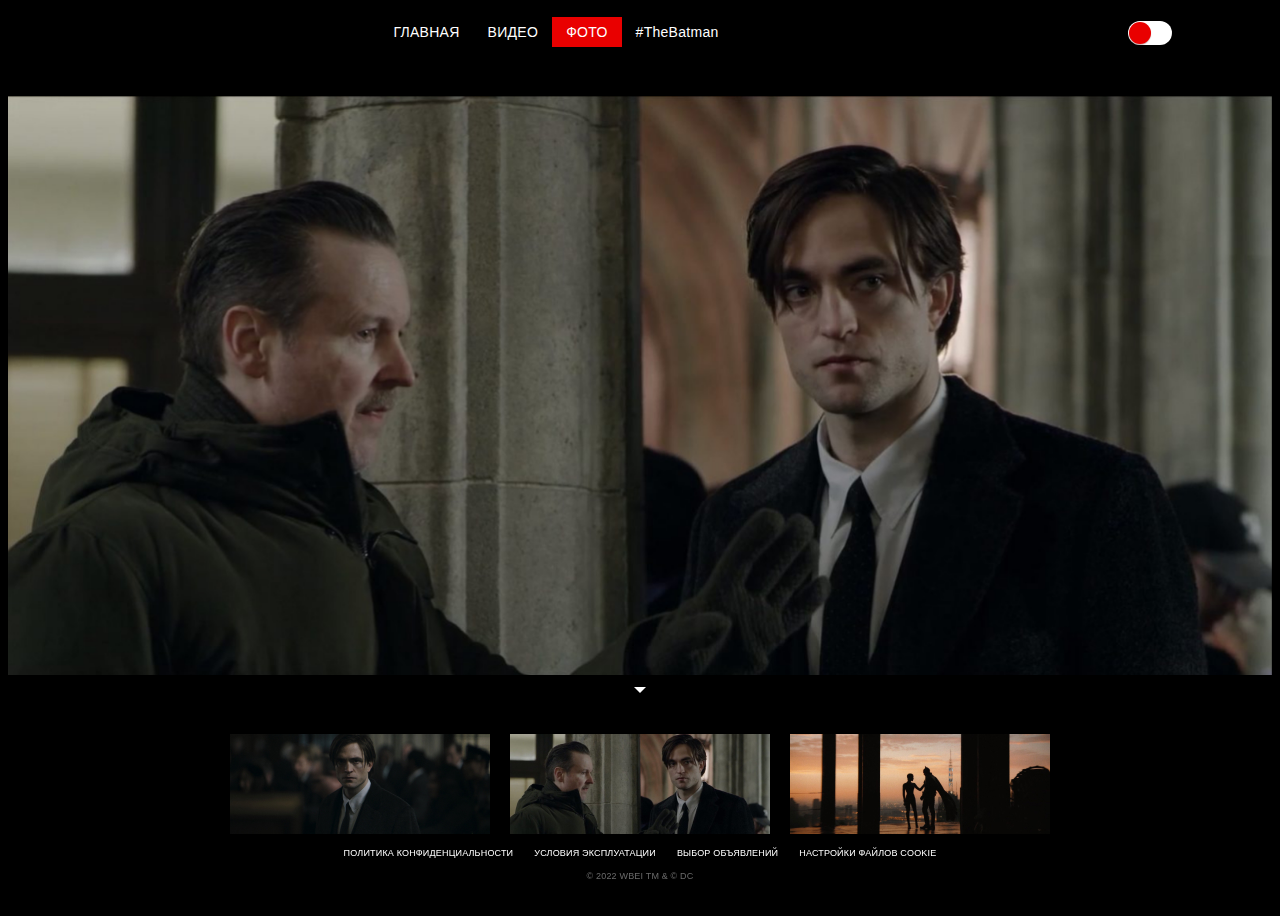
==== photo.html @ 6c357c93 "17-02-22" ====
<!DOCTYPE html>
<html lang="ru">
<head>
    <meta charset="UTF-8">
    <meta http-equiv="X-UA-Compatible" content="IE=edge">
    <meta name="viewport" content="width=device-width, initial-scale=1.0">
    
    <link rel="stylesheet" href="css/normalize.css">
    <link rel="stylesheet" href="css/swiper-bundle.min.css"/>
    <link rel="stylesheet" href="css/style.css">

    <script defer src="js/swiper-bundle.min.js"></script>
    <script defer src="js/script.js"></script>
    <title>BATMAN-2022</title>
</head>
<body>
    <header class="header">
        <button class="burger">menu</button>
    <nav class="header__navigation navigation navigation_active">
        <button class="navigation__close"></button>
        <ul class="navigation__list">
            <li class="navigation__item">
                <a class="navigation__link" href="index.html">Главная</a>
            </li>
            <li class="navigation__item">
                <a class="navigation__link" href="video.html">Видео</a>
            </li>
            <li class="navigation__item">
                <a class="navigation__link navigation__link_active">Фото</a>
            </li>
        </ul>

        <p class="header__hashtag">#TheBatman</p>
        <ul class="header__social social">
            <li class="social__item">
                <a href="" class="social__link social__link_fb"></a>
            </li>
            <li class="social__item">
                <a href="" class="social__link social__link_tw"></a>
            </li>
            <li class="social__item">
                <a href="" class="social__link social__link_inst"></a>
            </li>
        </ul>
    </nav>
    <div class="mute">
        <input class="mute__checkbox" type="checkbox" id="mute">
        <label for="mute" class="mute__label"></label>
    </div>
    </header>
    <main class="main main_slider">
        <div class="slider-main swiper">
            <ul class="slider-main__list swiper-wrapper">
                <li class="slider-main__item  swiper-slide">
                    <img class="slider-main__img" src="photo/photo01.jpg" alt="фото">
                </li>
                <li class="slider-main__item swiper-slide">
                    <img class="slider-main__img" src="photo/photo02.jpg" alt="фото">
                </li>
                <li class="slider-main__item swiper-slide">
                    <img class="slider-main__img" src="photo/photo03.jpg" alt="фото">
                </li>
            </ul>
        </div>
        <div class="pagination">
            <button class="pagination__arrow"></button>

            <div class="slider-thumbs swiper">
                <ul class="slider-thumbs__list swiper-wrapper">
                    <li class="slider-thumbs__item swiper-slide">
                        <img src="photo/photo01-thumbs.jpg" alt="фото" class="slider-thumbs__img" width="260" height="100">
                    </li>
                    <li class="slider-thumbs__item swiper-slide">
                        <img src="photo/photo02-thumbs.jpg" alt="фото" class="slider-thumbs__img" width="260" height="100">
                    </li>
                    <li class="slider-thumbs__item swiper-slide">
                        <img src="photo/photo03-thumbs.jpg" alt="фото" class="slider-thumbs__img" width="260" height="100">
                    </li>
                </ul>
            </div>
        </div>


    </main>

    <footer class="footer">
        <ul class="footer__links">
            <li><a href="#" class="footer__links">Политика конфиденциальности</a></li>
            <li><a href="#" class="footer__links">Условия эксплуатации</a></li>
            <li><a href="#" class="footer__links">Выбор объявлений</a></li>
            <li><a href="#" class="footer__links">Настройки файлов cookie</a></li>
        </ul>

        <p class="footer__copyright">© 2022 WBEI TM & © DC</p>
    </footer>

</body>
</html>
---- css/style.css ----
@font-face {
    font-family: Roboto;
    font-weight: 400;
    font-display: swap;
    src: local('Roboto'),
    url('../fonts/roboto-v29-latin_cyrillic-regular.woff2') format('woff2'),
    url('../fonts/roboto-v29-latin_cyrillic-regular.woff') format('woff');
}

@font-face {
    font-family: Roboto;
    font-weight: 400;
    font-display: swap;
    src: local('Roboto'),
    url('../fonts/roboto-v29-latin_cyrillic-500.woff2') format('woff2'),
    url('../fonts/roboto-v29-latin_cyrillic-500.woff') format('woff');
}

html {
    box-sizing: border-box;
}

*, *::after, *::before {
    box-sizing:inherit;
}

body {
    height: 100vh;
    min-width: 320px;
    font-family: Roboto, sans-serif;
    background-color: #000;
    color:#fff;
    display: flex;
    flex-direction: column;
    justify-content: space-between;
}

img {
    max-width: 100%;
    height: auto;
}

button {
    padding: 0;
    cursor: pointer;
}

a {
    color: inherit;
    text-decoration: none;
}

ul {
    list-style: none;
    margin: 0;
    padding: 0;
}

h1, h2, h3, p {
    margin: 0;
}

.header {
    height: 50px;
    padding: 9px 0;
    position: relative;
}

.navigation {
    display: flex;
    justify-content: center;
    align-items: center;
    font-weight: 500;
    font-size: 14px;
    line-height: 16px;
    letter-spacing: 0.02em;

}

.navigation__list {
    display: flex;
    
    text-transform: uppercase;
    margin-right: 14px;
}

.navigation__link {
    padding: 7px 14px;
    display: block;
}

.navigation__link_active {
    background-color: rgba(233, 0, 0, 1);
    display: block;
}

.header__hashtag {
    margin-right: 70px;
}

.social {
    display: flex;
}

.social__item {
    margin-right: 20px;
}

.social__item:last-child {
    margin-right: 0;
}

.social__link {
    display: block;
    width: 24px;
    height: 24px;
}

.social__link_fb {
    background-image: url('../img/fb.svg');
}

.social__link_tw {
    background-image: url('../img/tw.svg');
}

.social__link_inst {
    background-image: url('../img/inst.svg');
}

.burger {
    display: none;

}

.mute {
    position: absolute;
    right: 100px;
    top: 50%;
    transform: translateY(-50%);
    width: 44px;
    height: 24px;
    overflow: hidden;
    background-color: #fff;
    border-radius: 30px;
}

.mute__checkbox {
    position: relative;
    width: 100%;
    height: 100%;
    padding: 0;
    margin: 0;
    opacity: 0;
    cursor: pointer;
    z-index: 3;
}



.mute__label:before,
.mute__label:after {
    content: '';
    position: absolute;
    display: block;
    top: 1px;
    left: 1px;
    height: 22px;
    width: 22px;
    border-radius: 50%;
    background: #E90000;
    box-shadow: 0px 1px 1px rgba(69, 2, 2, 0.3);
    transition: left 0.3s ease-in-out, right 0.3s ease-in-out;
    background-position: center;
    background-repeat: no-repeat;
}

.mute__label:before {
    background-image: url('../img/volume_off.svg');
}

.mute__label:after {
    right: -22px;
    left: auto;
    background-image: url('../img/volume_up.svg');
}

.mute__checkbox:checked+.mute__label:before {
    left: -22px;
}

.mute__checkbox:checked+.mute__label:after {
    right: 1px;
}

.navigation__close {
    display: none;
}

.main {
    flex-grow: 1;
    position: relative;
}

.logo {
    animation: zoomIn 1s;
}

@keyframes zoomIn {
    from {
        transform: scale3d(0, 0, 0);
    }
}

.main_index {
    display: flex;
    align-items:center;
    background-image: url('../img/bg.jpg');
    background-image: no-repeat;
    background-position: top;
    background-size: cover;
    padding-left: 180px;
}

.footer {
    height: 70px;
    position: relative;
    z-index: 500;
    padding: 10px 0;
    display: flex;
    flex-direction: column;
    align-items:center;
    font-size: 9px;
    line-height: 11px;
    letter-spacing: 0.02em;
    text-transform: uppercase;
}

.footer__copyright {
    color: #6A6A6A;
}

.footer__links {
    display: flex;
    gap: 21px;
    margin-bottom: 6px;
}

.main-slider {
    height: 100%;
}

.slider-main {
    height: calc(100% - 120px);
}

.slider-main__item {
    display: flex;
    align-items:center;
    justify-content: center;
}

.pagination {
    padding: 0 20px;
    z-index: 400;
    position: absolute;
    bottom: 0;
    left: 0;
    right: 0;
    background-color:#000;
    min-height: 144px;
    padding-top: 12px;
}

.pagination__arrow {
    display: block;
    margin: 0 auto 20px;
    padding-bottom: 15px;
    width: 0;
    height: 0;
    border-left: 6px solid transparent;
    border-right: 6px solid transparent;
    border-bottom: 6px solid transparent;
    border-top: 6px solid white;
    background-color: transparent;
    transition: border-top-color 0.3s ease-in-out;
}
.pagination__arrow:hover {
    border-top-color: #E90000;
}

.slider-thumbs {
    max-width: 820px;
}

.slider-main__video {
    height: 100%;
    width: 100%;
}

@media (max-width: 1024px) {
    .mute {
        right: 20px;
    }
.main_index {
    padding-left: 60px;
}

}

@media (max-width: 768px) {
    .header {
        display: flex;
        align-items:center;
        padding: 0 20px;
    }

    .burger {
        display: block;
        width: 20px;
        height: 12px;
        background-color: transparent;
        background-image: url('../img/menu.svg');
        bottom: none;
    }

    .navigation {
        position: fixed;
        top: 0;
        left: 0;
        bottom: 0;
        width: 240px;
        transform: translateX(-240px);
        background-color: #260707;
        flex-direction: column;
        justify-content: flex-start;
        padding-top: 90px;
        text-align: center;
        align-items: stretch;
    }

    .navigation_active {
        transform: translateX(0);
        transition: transform 0.3s ease-in-out;
    }

    .navigation__list {
        flex-direction: column;
        margin-right: 0;
        gap: 6px;
        margin-bottom: 6px;
    }

    .navigation__link {
        padding-top: 12px;
        padding-bottom: 12px;
    }

    .header__hashtag {
        margin-right: 0;
        margin-bottom: 40px;
    }

    .navigation__close {
        position: absolute;
        display: block;
        top: 20px;
        left: 20px;
        width: 16px;
        height: 16px;
        background-image: url('../img/close.svg');
        background-color: transparent;
        border: none;
    }

    .social {
        justify-content: center;
    }

    .main_index {
        padding-left: 30px;
    }

    .logo {
        width: 230px;
    }

    .footer {
        padding-left: 20px;
        padding-right: 20px;
        text-align: center;
    }
}

@media (max-width: 580px) {
    .footer {
        height: 50px;
        font-size: 6px;
        line-height: 7px;
    }

    .main_index {
        background-image: linear-gradient(0.11deg, rgba(0, 0, 0, 0.76) 32.14%, rgba(255, 0, 0, 0) 72.56%), url('../img/bg-m.jpg');
        align-items:flex-end;
        justify-content: center;
        padding-bottom: 64px;
        padding-left: 0;
    }

    .logo {
        width: 125px;
    }

    .pagination {
        min-height: 80px;
    }

    .pagination__arrow {
        margin-bottom: 6px;
    }
}
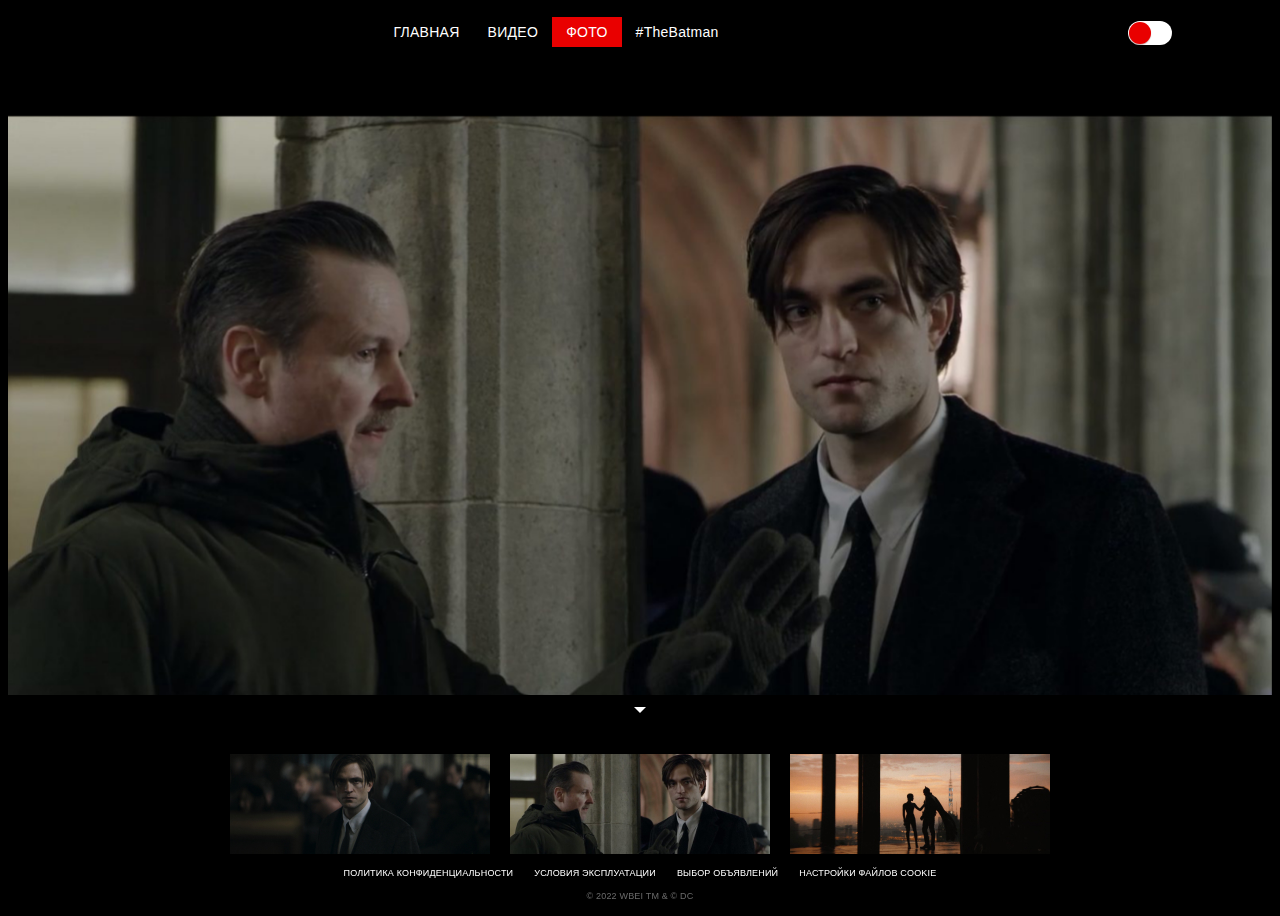
==== commit 6cb359de: "18-02-22" ====
--- a/photo.html
+++ b/photo.html
@@ -15,7 +15,7 @@
 </head>
 <body>
     <header class="header">
-        <button class="burger">menu</button>
+        <button class="burger"></button>
     <nav class="header__navigation navigation navigation_active">
         <button class="navigation__close"></button>
         <ul class="navigation__list">
--- a/css/style.css
+++ b/css/style.css
@@ -74,12 +74,12 @@
     font-size: 14px;
     line-height: 16px;
     letter-spacing: 0.02em;
+    z-index: 600;
 
 }
 
 .navigation__list {
     display: flex;
-    
     text-transform: uppercase;
     margin-right: 14px;
 }
@@ -223,7 +223,7 @@
 }
 
 .footer {
-    height: 70px;
+    height: 50px;
     position: relative;
     z-index: 500;
     padding: 10px 0;
@@ -251,7 +251,7 @@
 }
 
 .slider-main {
-    height: calc(100% - 120px);
+    height: calc(100% - 100px);
 }
 
 .slider-main__item {
@@ -320,8 +320,13 @@
         width: 20px;
         height: 12px;
         background-color: transparent;
+        border: none;
         background-image: url('../img/menu.svg');
         bottom: none;
+    }
+
+    .burger:hover {
+        background-color:#E90000;
     }
 
     .navigation {
@@ -337,11 +342,11 @@
         padding-top: 90px;
         text-align: center;
         align-items: stretch;
+        transition: transform 0.3s ease-in-out;
     }
 
     .navigation_active {
         transform: translateX(0);
-        transition: transform 0.3s ease-in-out;
     }
 
     .navigation__list {
@@ -373,6 +378,11 @@
         border: none;
     }
 
+    .navigation__close:hover {
+        transform: translate(0, 0) rotate(175deg);
+        transition: transform 0.5s;
+    }
+
     .social {
         justify-content: center;
     }
